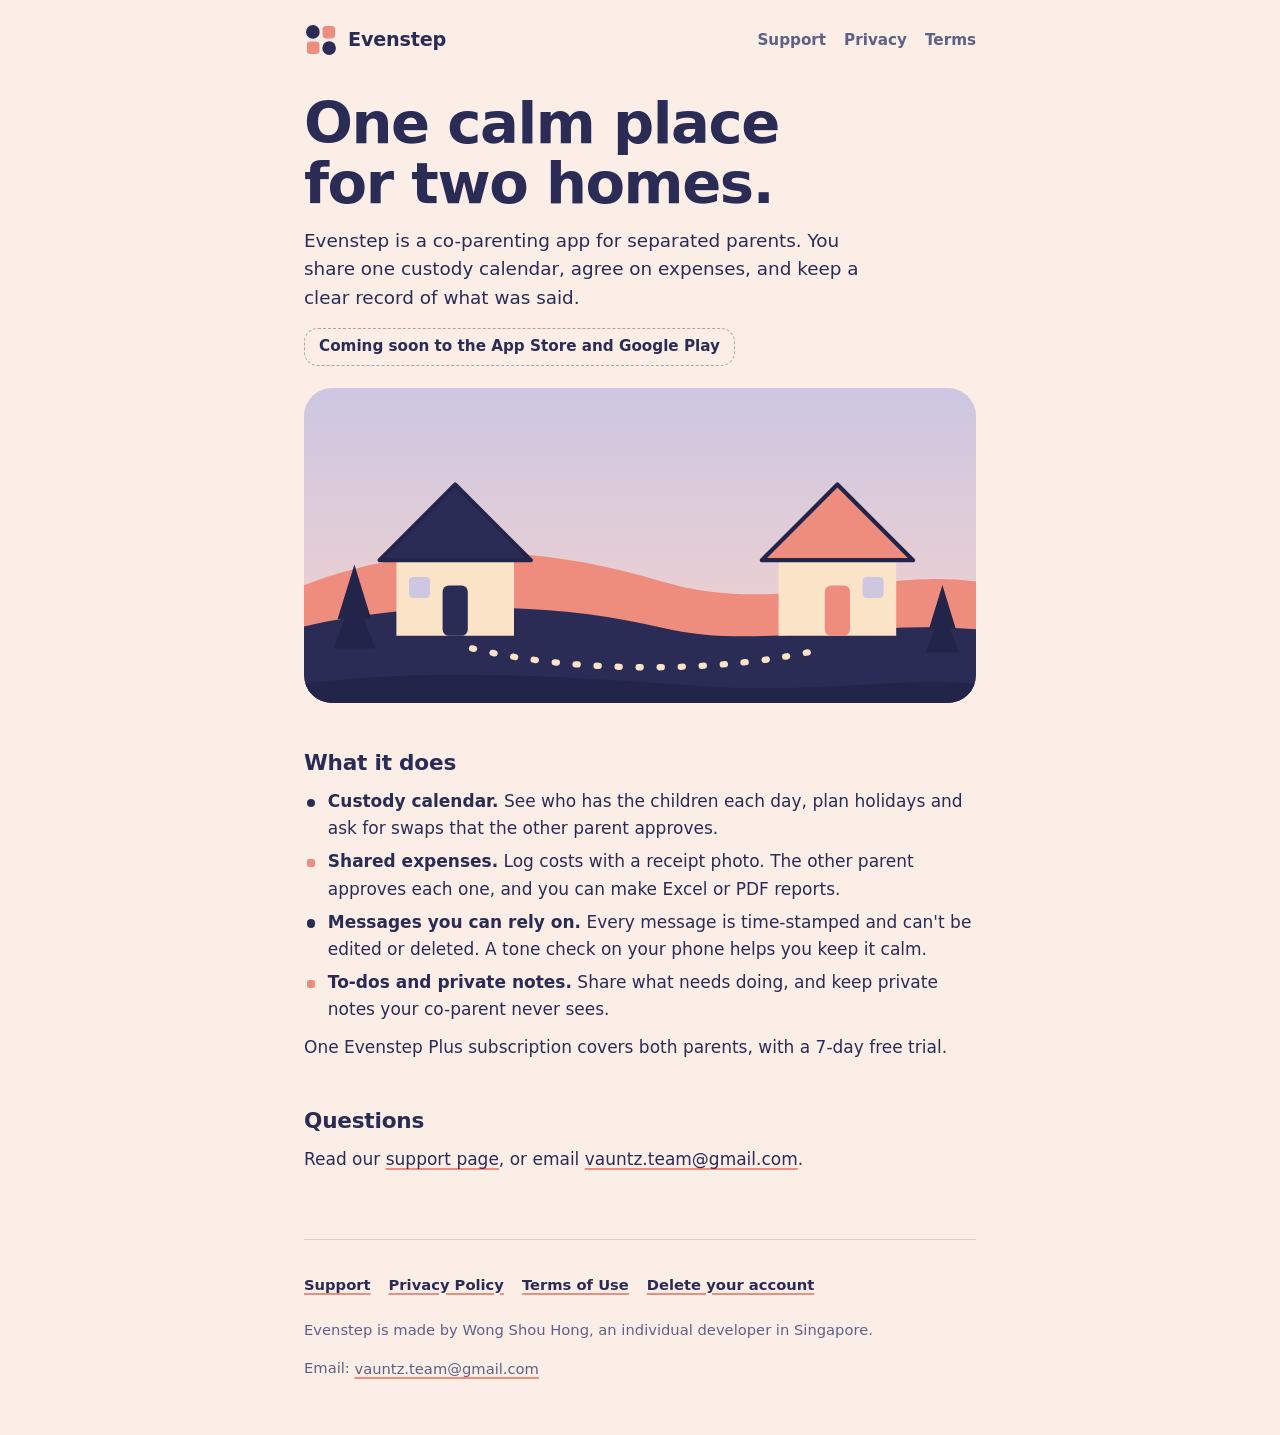
==== index.html @ 95187f6a "Publish Evenstep website v1.0 (pre-launch): privacy, terms, support, account deletion Reviewed by an" ====
<!doctype html>
<html lang="en">
<head>
<meta charset="utf-8">
<meta name="viewport" content="width=device-width,initial-scale=1">
<title>Evenstep – calm co-parenting for two homes</title>
<meta name="description" content="Evenstep is a calm co-parenting app for separated parents: a shared custody calendar, expenses, messages and to-dos.">
<meta name="color-scheme" content="light dark">
<meta name="theme-color" content="#fbeee6" media="(prefers-color-scheme: light)">
<meta name="theme-color" content="#0d0f24" media="(prefers-color-scheme: dark)">
<meta name="referrer" content="no-referrer">
<link rel="icon" href="/favicon.svg" type="image/svg+xml">
<link rel="apple-touch-icon" href="/apple-touch-icon.png">
<link rel="stylesheet" href="/assets/style.css">
</head>
<body>
<a class="skip" href="#main">Skip to content</a>
<div class="wrap">
<header class="top">
<a class="brand" href="/" aria-label="Evenstep home"><svg viewBox="14 14 36 36" aria-hidden="true"><circle class="lgn" cx="23.4" cy="23.4" r="7.2"/><rect class="lgc" x="33.7" y="17.1" width="13.2" height="13.2" rx="3.5"/><rect class="lgc" x="17.1" y="33.7" width="13.2" height="13.2" rx="3.5"/><circle class="lgn" cx="40.6" cy="40.6" r="7.2"/></svg><span>Evenstep</span></a>
<nav aria-label="Site"><ul class="nav"><li><a href="/support/">Support</a></li><li><a href="/privacy/">Privacy</a></li><li><a href="/terms/">Terms</a></li></ul></nav>
</header>
<main id="main">
<section class="hero">
<h1>One calm place for two homes.</h1>
<p class="lede">Evenstep is a co-parenting app for separated parents. You share one custody calendar, agree on expenses, and keep a clear record of what was said.</p>
<p class="soon">Coming soon to the App Store and Google Play</p>
<svg class="scene" viewBox="0 0 320 150" role="img" aria-label="Two homes, one navy and one coral, joined by a path under the hills">
<path class="m1" d="M-10 98C50 72 110 74 170 92S280 82 330 94V150H-10z"/>
<path class="m2" d="M-10 116C50 100 120 102 170 114S270 108 330 116V150H-10z"/>
<path class="tr" d="M14 124h20L24 98zM16 110h16L24 84z"/>
<path class="tr" d="M296 126h16L304 105zM297.6 114.8h12.8L304 93.8z"/>
<path class="pth" d="M80 124C130 136 200 136 248 124"/>
<path class="wl" d="M44 118V80h56v38z"/><path class="rf rn" d="M36 82L72 46 108 82z"/>
<rect class="rn" x="66" y="94" width="12" height="24" rx="3"/><rect class="wn" x="50" y="90" width="10" height="10" rx="2"/>
<path class="wl" d="M226 118V80h56v38z"/><path class="rf rc" d="M218 82L254 46 290 82z"/>
<rect class="rc" x="248" y="94" width="12" height="24" rx="3"/><rect class="wn" x="266" y="90" width="10" height="10" rx="2"/>
<path class="tr" d="M-10 142C60 132 130 138 190 142S290 136 330 142V150H-10z"/>
</svg>
</section>
<div class="doc">
<h2>What it does</h2>
<ul>
<li><strong>Custody calendar.</strong> See who has the children each day, plan holidays and ask for swaps that the other parent approves.</li>
<li><strong>Shared expenses.</strong> Log costs with a receipt photo. The other parent approves each one, and you can make Excel or PDF reports.</li>
<li><strong>Messages you can rely on.</strong> Every message is time-stamped and can't be edited or deleted. A tone check on your phone helps you keep it calm.</li>
<li><strong>To-dos and private notes.</strong> Share what needs doing, and keep private notes your co-parent never sees.</li>
</ul>
<p>One Evenstep Plus subscription covers both parents, with a 7-day free trial.</p>
<h2>Questions</h2>
<p>Read our <a href="/support/">support page</a>, or email <a href="mailto:vauntz.team@gmail.com">vauntz.team@gmail.com</a>.</p>
</div>
</main>
<footer class="foot">
<nav aria-label="Help and policies"><ul><li><a href="/support/">Support</a></li><li><a href="/privacy/">Privacy Policy</a></li><li><a href="/terms/">Terms of Use</a></li><li><a href="/delete-account/">Delete your account</a></li></ul></nav>
<p>Evenstep is made by Wong Shou Hong, an individual developer in Singapore.</p>
<p>Email: <a href="mailto:vauntz.team@gmail.com">vauntz.team@gmail.com</a></p>
</footer>
</div>
</body>
</html>
---- assets/style.css ----
/* Evenstep website. Colours match the app (light, and dark "palette C"). No web fonts: the phone's own rounded system font. */
:root{
  color-scheme:light;
  --bg:#fbeee6;--card:#fff8f2;--ink:#2b2c55;--mut:#5f6086;
  --line:rgba(43,44,85,.16);--line2:rgba(43,44,85,.38);
  --coral:#ee8c7e;--navy:#2b2c55;--lgn:#2b2c55;
  --sky1:#cdc7e2;--sky2:#f7d3cb;--tree:#23244a;--wall:#fbe3c8;--win:#cdc7e2;
  --f:"Nunito",ui-rounded,"SF Pro Rounded","SF Pro Text",-apple-system,system-ui,"Segoe UI",Roboto,"Helvetica Neue",Arial,sans-serif;
}
@media (prefers-color-scheme:dark){
  :root{
    color-scheme:dark;
    --bg:#0d0f24;--card:#1d2152;--ink:#fbeee6;--mut:#b4b6da;
    --line:rgba(251,238,230,.18);--line2:rgba(251,238,230,.42);
    --coral:#f09a8c;--navy:#4b50a6;--lgn:#9ea2e8;
    --sky1:#363a82;--sky2:#6a4f86;--tree:#0f1129;--wall:#f2dcc6;--win:#363a82;
  }
}
*{box-sizing:border-box}
html{-webkit-text-size-adjust:100%;text-size-adjust:100%}
body{margin:0;background:var(--bg);color:var(--ink);font:500 17px/1.6 var(--f);overflow-wrap:anywhere}
.wrap{max-width:44rem;margin:0 auto;padding:0 16px}
a{color:inherit;text-decoration-line:underline;text-decoration-color:var(--coral);text-decoration-thickness:.14em;text-underline-offset:.2em}
a:hover{text-decoration-color:currentColor}
a:focus-visible,summary:focus-visible{outline:3px solid var(--ink);outline-offset:3px;border-radius:6px}
.skip{position:absolute;left:-999px;top:8px;background:var(--ink);color:var(--bg);padding:10px 14px;border-radius:10px;z-index:9;text-decoration:none}
.skip:focus{left:16px}

/* header */
.top{display:flex;flex-wrap:wrap;align-items:center;justify-content:space-between;gap:4px 18px;padding:18px 0 10px}
.brand{display:inline-flex;align-items:center;gap:10px;font-weight:800;font-size:1.2rem;letter-spacing:-.01em;text-decoration:none;min-height:44px}
.brand svg{width:34px;height:34px;flex:none}
.nav{display:flex;flex-wrap:wrap;gap:0 18px;margin:0;padding:0;list-style:none}
.nav a{display:inline-flex;align-items:center;min-height:44px;font-weight:700;font-size:.95rem;text-decoration:none;color:var(--mut)}
.nav a:hover,.nav a[aria-current=page]{color:var(--ink)}
.nav a[aria-current=page]{text-decoration:underline;text-decoration-color:var(--coral);text-decoration-thickness:.14em;text-underline-offset:.35em}
.lgn{fill:var(--lgn)}.lgc{fill:var(--coral)}

/* page heading */
main{padding-bottom:56px}
h1{font-weight:800;font-size:clamp(2.1rem,8vw,3rem);line-height:1.05;letter-spacing:-.025em;margin:28px 0 12px;overflow-wrap:break-word}
.meta{color:var(--mut);font-size:.9rem;line-height:1.55;margin:0 0 18px}
.notice{background:var(--card);border:1.5px dashed var(--line2);border-radius:18px;padding:14px 16px;margin:0 0 22px;font-size:.98rem}
.notice p{margin:0}
.toc{border-top:1px solid var(--line);border-bottom:1px solid var(--line);margin:0 0 8px}
.toc summary{cursor:pointer;font-weight:800;min-height:48px;display:flex;align-items:center;justify-content:space-between;gap:12px;list-style:none}
.toc summary::-webkit-details-marker{display:none}
.toc summary::after{content:"";flex:none;width:.55em;height:.55em;margin-right:4px;border-right:2.5px solid currentColor;border-bottom:2.5px solid currentColor;transform:translateY(-25%) rotate(45deg);transition:transform .2s ease}
.toc[open] summary::after{transform:translateY(25%) rotate(-135deg)}
.toc ul{list-style:none;padding:0 0 14px;margin:0;columns:2 15rem;column-gap:24px}
.toc li{margin:0;padding:4px 0;break-inside:avoid;font-size:.95rem}
.toc li::before{display:none}

/* content */
.doc h2{font-weight:800;font-size:1.35rem;line-height:1.25;letter-spacing:-.01em;margin:2.2em 0 .5em;scroll-margin-top:16px}
.doc h3{font-weight:800;font-size:1.08rem;line-height:1.3;margin:1.7em 0 .3em;scroll-margin-top:16px}
.doc p{margin:.6em 0}
.doc strong{font-weight:800}
.doc ul{list-style:none;padding:0;margin:.6em 0}
.doc ul>li{position:relative;padding-left:1.4em;margin:.35em 0}
.doc ul>li::before{content:"";position:absolute;left:.15em;top:.62em;width:.5em;height:.5em;border-radius:50%;background:var(--navy)}
.doc ul>li:nth-child(even)::before{border-radius:.13em;background:var(--coral)}
.doc ul ul>li::before,.doc ul ul>li:nth-child(even)::before{background:transparent;border:2px solid var(--mut);border-radius:50%;width:.42em;height:.42em}
.doc ol{padding-left:1.6em;margin:.6em 0}
.doc ol>li{margin:.5em 0;padding-left:.2em}
.doc ol>li::marker{font-weight:800;color:var(--ink)}

/* tables: real tables on wide screens, stacked rows on phones */
.tbl{margin:1em 0 1.3em}
.doc table{width:100%;border-collapse:collapse;font-size:.94rem;line-height:1.45}
.doc th,.doc td{text-align:left;vertical-align:top;padding:9px 10px 9px 0;border-top:1px solid var(--line)}
.doc thead th{font-weight:800;color:var(--mut);border-top:0;padding-top:0}
.doc tbody th{font-weight:800}
@media (max-width:40rem){
  .doc thead{position:absolute;width:1px;height:1px;overflow:hidden;clip:rect(0 0 0 0);white-space:nowrap}
  .doc table,.doc tbody,.doc tr,.doc th,.doc td{display:block;width:100%}
  .doc tbody tr{background:var(--card);border:1px solid var(--line);border-radius:16px;padding:12px 14px;margin:0 0 10px}
  .doc tbody th,.doc tbody td{border:0;padding:2px 0}
  .doc tbody th{font-size:1rem;margin-bottom:4px}
  .doc tbody td::before{content:attr(data-label) ": ";font-weight:800;color:var(--mut)}
}

/* home */
.hero h1{font-size:clamp(2.3rem,10vw,3.6rem);margin-top:22px}
.lede{font-size:1.15rem;line-height:1.55;margin:0 0 10px;max-width:36rem}
.soon{display:inline-block;font-weight:800;font-size:.95rem;line-height:1.4;border:1.5px dashed var(--line2);border-radius:14px;padding:7px 14px;margin:6px 0 22px}
.scene{display:block;width:100%;height:auto;border-radius:28px;background:linear-gradient(180deg,var(--sky1),var(--sky2))}
.m1{fill:var(--coral)}.m2{fill:var(--navy)}.tr{fill:var(--tree)}.wl{fill:var(--wall)}.wn{fill:var(--win)}.rf{stroke:var(--tree);stroke-width:2;stroke-linejoin:round}.rn{fill:var(--navy)}.rc{fill:var(--coral)}.pth{fill:none;stroke:var(--wall);stroke-width:3;stroke-linecap:round;stroke-dasharray:1 9}

/* footer */
.foot{border-top:1px solid var(--line);padding:22px 0 40px;color:var(--mut);font-size:.92rem}
.foot ul{list-style:none;padding:0;margin:0 0 12px;display:flex;flex-wrap:wrap;gap:0 18px}
.foot li a{display:inline-flex;align-items:center;min-height:44px;font-weight:700;color:var(--ink)}
.foot p{margin:.3em 0}
@media (prefers-reduced-motion:reduce){*{scroll-behavior:auto!important}}
@media print{.top .nav,.toc,.foot ul,.skip{display:none}body{background:#fff;color:#000}.notice{border-color:#999}}

/* review fixes, 22 Oct 2026 */
.doc th,.doc td{overflow-wrap:break-word}
.foot p a{display:inline-flex;align-items:center;min-height:44px}
.toc li{padding:0}
.toc li a{display:block;padding:10px 0}
h1,.doc h2,.doc h3{text-wrap:balance}
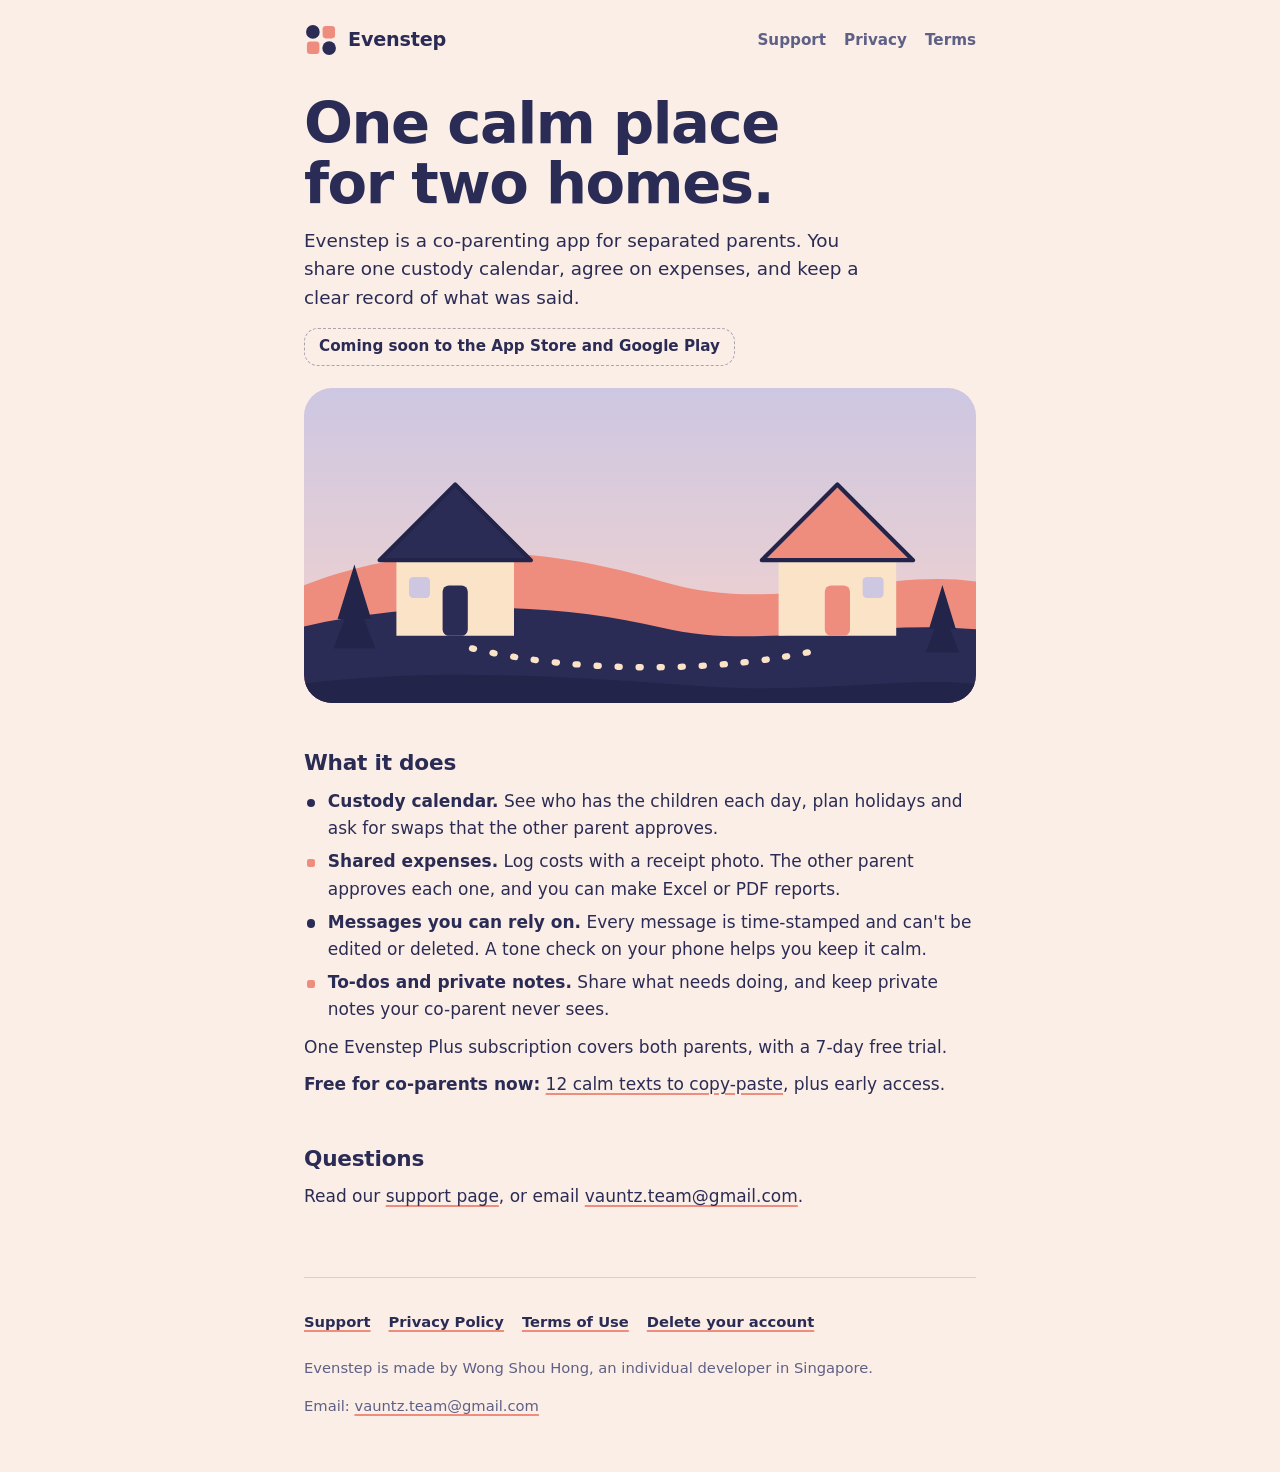
==== commit fd43a2b1: "Add /calm/ page (12 calm texts + early access) and early-access list to Privacy Policy (v1.1 pre-lau" ====
--- a/index.html
+++ b/index.html
@@ -47,6 +47,7 @@
 <li><strong>To-dos and private notes.</strong> Share what needs doing, and keep private notes your co-parent never sees.</li>
 </ul>
 <p>One Evenstep Plus subscription covers both parents, with a 7-day free trial.</p>
+<p><strong>Free for co-parents now:</strong> <a href="/calm/">12 calm texts to copy-paste</a>, plus early access.</p>
 <h2>Questions</h2>
 <p>Read our <a href="/support/">support page</a>, or email <a href="mailto:vauntz.team@gmail.com">vauntz.team@gmail.com</a>.</p>
 </div>
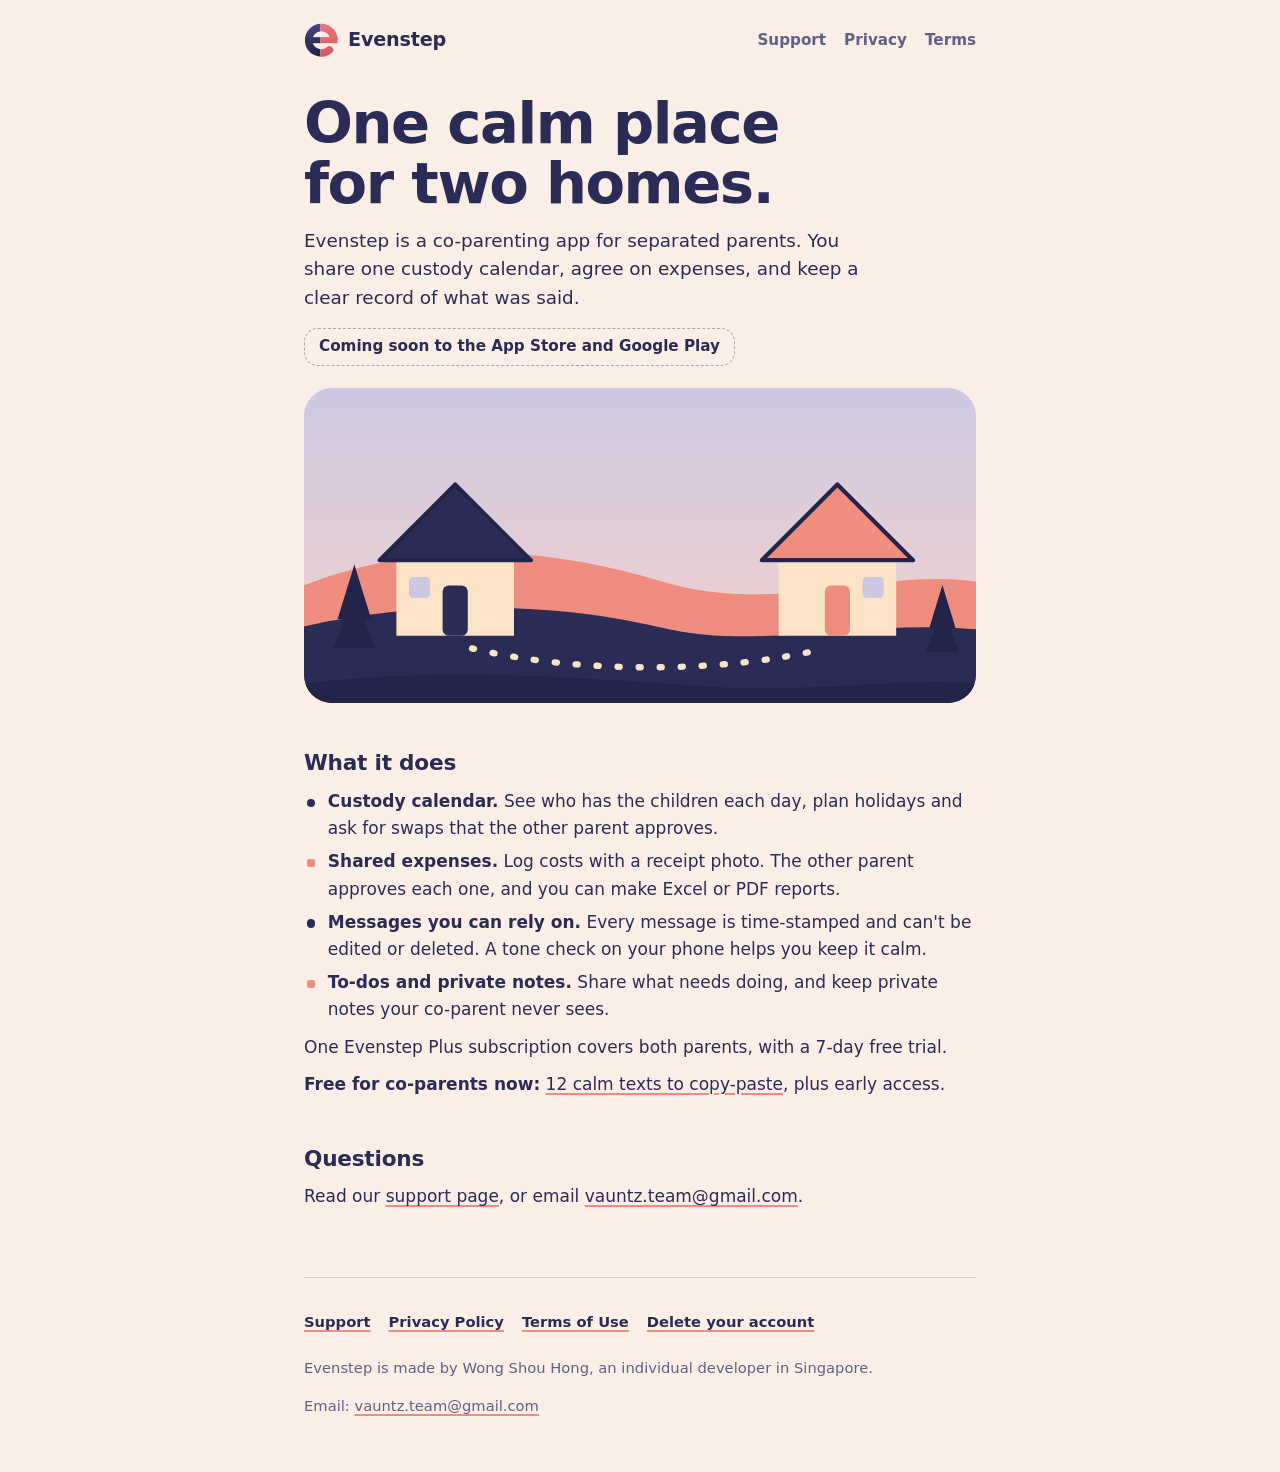
==== commit 01cad045: "The e logo, favicon and home-screen icon (the app icon's design); light mode only Founder, 7 Nov 202" ====
--- a/index.html
+++ b/index.html
@@ -5,9 +5,8 @@
 <meta name="viewport" content="width=device-width,initial-scale=1">
 <title>Evenstep – calm co-parenting for two homes</title>
 <meta name="description" content="Evenstep is a calm co-parenting app for separated parents: a shared custody calendar, expenses, messages and to-dos.">
-<meta name="color-scheme" content="light dark">
-<meta name="theme-color" content="#fbeee6" media="(prefers-color-scheme: light)">
-<meta name="theme-color" content="#0d0f24" media="(prefers-color-scheme: dark)">
+<meta name="color-scheme" content="light">
+<meta name="theme-color" content="#fbeee6">
 <meta name="referrer" content="no-referrer">
 <link rel="icon" href="/favicon.svg" type="image/svg+xml">
 <link rel="apple-touch-icon" href="/apple-touch-icon.png">
@@ -17,7 +16,7 @@
 <a class="skip" href="#main">Skip to content</a>
 <div class="wrap">
 <header class="top">
-<a class="brand" href="/" aria-label="Evenstep home"><svg viewBox="14 14 36 36" aria-hidden="true"><circle class="lgn" cx="23.4" cy="23.4" r="7.2"/><rect class="lgc" x="33.7" y="17.1" width="13.2" height="13.2" rx="3.5"/><rect class="lgc" x="17.1" y="33.7" width="13.2" height="13.2" rx="3.5"/><circle class="lgn" cx="40.6" cy="40.6" r="7.2"/></svg><span>Evenstep</span></a>
+<a class="brand" href="/" aria-label="Evenstep home"><svg viewBox="170 170 684 684" aria-hidden="true"><defs><clipPath id="ec"><circle cx="512" cy="512" r="330"/></clipPath><clipPath id="eL"><rect x="-300" y="-300" width="793.75" height="1624"/></clipPath><clipPath id="eR"><rect x="493.75" y="-300" width="830.25" height="1624"/></clipPath><linearGradient id="gl" gradientUnits="userSpaceOnUse" x1="0" y1="182" x2="0" y2="842"><stop offset="0" stop-color="#45488c"/><stop offset=".55" stop-color="#2f315f"/><stop offset="1" stop-color="#242549"/></linearGradient><linearGradient id="gr" gradientUnits="userSpaceOnUse" x1="0" y1="182" x2="0" y2="842"><stop offset="0" stop-color="#e9787a"/><stop offset=".55" stop-color="#df6670"/><stop offset="1" stop-color="#cf5664"/></linearGradient></defs><g transform="translate(6.9 3.25)"><g clip-path="url(#eL)"><path d="M257 512A255 255 0 0 0 404.23 743.11A255 255 0 0 0 675.91 707.34" fill="none" stroke="url(#gl)" stroke-width="150" stroke-linecap="round"/><path d="M257 512A255 255 0 0 1 512 257A255 255 0 0 1 767 512" fill="none" stroke="url(#gl)" stroke-width="150"/><rect x="182" y="451" width="660" height="122" fill="url(#gl)" clip-path="url(#ec)"/></g><g clip-path="url(#eR)"><path d="M257 512A255 255 0 0 0 404.23 743.11A255 255 0 0 0 675.91 707.34" fill="none" stroke="url(#gr)" stroke-width="150" stroke-linecap="round"/><path d="M257 512A255 255 0 0 1 512 257A255 255 0 0 1 767 512" fill="none" stroke="url(#gr)" stroke-width="150"/><rect x="182" y="451" width="660" height="122" fill="url(#gr)" clip-path="url(#ec)"/></g></g></svg><span>Evenstep</span></a>
 <nav aria-label="Site"><ul class="nav"><li><a href="/support/">Support</a></li><li><a href="/privacy/">Privacy</a></li><li><a href="/terms/">Terms</a></li></ul></nav>
 </header>
 <main id="main">
--- a/assets/style.css
+++ b/assets/style.css
@@ -1,20 +1,11 @@
-/* Evenstep website. Colours match the app (light, and dark "palette C"). No web fonts: the phone's own rounded system font. */
+/* Evenstep website. Colours match the app's light mode (the site is light only: founder, 7 Nov 2026). No web fonts: the phone's own rounded system font. */
 :root{
   color-scheme:light;
   --bg:#fbeee6;--card:#fff8f2;--ink:#2b2c55;--mut:#5f6086;
   --line:rgba(43,44,85,.16);--line2:rgba(43,44,85,.38);
-  --coral:#ee8c7e;--navy:#2b2c55;--lgn:#2b2c55;
+  --coral:#ee8c7e;--navy:#2b2c55;
   --sky1:#cdc7e2;--sky2:#f7d3cb;--tree:#23244a;--wall:#fbe3c8;--win:#cdc7e2;
   --f:"Nunito",ui-rounded,"SF Pro Rounded","SF Pro Text",-apple-system,system-ui,"Segoe UI",Roboto,"Helvetica Neue",Arial,sans-serif;
-}
-@media (prefers-color-scheme:dark){
-  :root{
-    color-scheme:dark;
-    --bg:#0d0f24;--card:#1d2152;--ink:#fbeee6;--mut:#b4b6da;
-    --line:rgba(251,238,230,.18);--line2:rgba(251,238,230,.42);
-    --coral:#f09a8c;--navy:#4b50a6;--lgn:#9ea2e8;
-    --sky1:#363a82;--sky2:#6a4f86;--tree:#0f1129;--wall:#f2dcc6;--win:#363a82;
-  }
 }
 *{box-sizing:border-box}
 html{-webkit-text-size-adjust:100%;text-size-adjust:100%}
@@ -34,7 +25,6 @@
 .nav a{display:inline-flex;align-items:center;min-height:44px;font-weight:700;font-size:.95rem;text-decoration:none;color:var(--mut)}
 .nav a:hover,.nav a[aria-current=page]{color:var(--ink)}
 .nav a[aria-current=page]{text-decoration:underline;text-decoration-color:var(--coral);text-decoration-thickness:.14em;text-underline-offset:.35em}
-.lgn{fill:var(--lgn)}.lgc{fill:var(--coral)}
 
 /* page heading */
 main{padding-bottom:56px}
